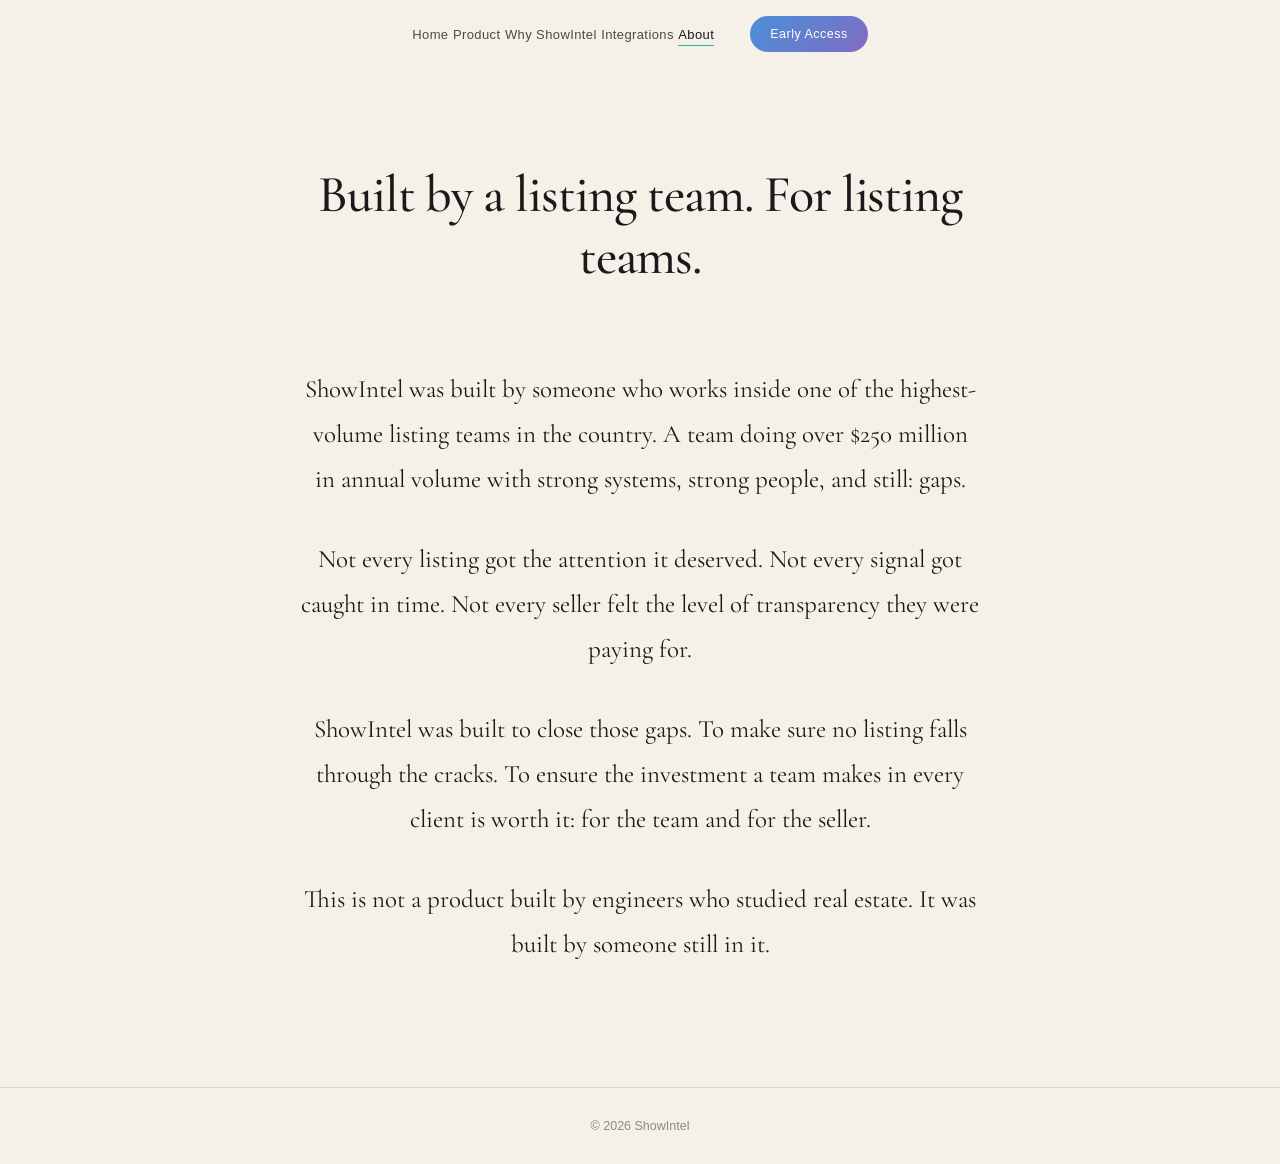
==== about.html @ 7b0249ec "feat: V3 multi-page site — six pages, full content, shared design system Co-Authored-By: Claude Sonn" ====
<!DOCTYPE html>
<html lang="en">
<head>
  <meta charset="utf-8">
  <meta name="viewport" content="width=device-width, initial-scale=1">
  <title>ShowIntel — About</title>
  <link rel="preconnect" href="https://fonts.googleapis.com">
  <link rel="preconnect" href="https://fonts.gstatic.com" crossorigin>
  <link href="https://fonts.googleapis.com/css2?family=Cormorant+Garamond:wght@400;500;600&display=swap" rel="stylesheet">
  <link rel="stylesheet" href="styles.css">
</head>
<body>

<nav class="nav">
  <div class="nav-inner">
    <div class="nav-links">
      <a href="index.html" class="nav-link">Home</a>
      <a href="product.html" class="nav-link">Product</a>
      <a href="why.html" class="nav-link">Why ShowIntel</a>
      <a href="integrations.html" class="nav-link">Integrations</a>
      <a href="about.html" class="nav-link active">About</a>
    </div>
    <a href="early-access.html" class="nav-cta">Early Access</a>
    <button class="nav-hamburger" aria-label="Toggle menu" aria-expanded="false">
      <span></span>
    </button>
  </div>
</nav>

<div class="nav-mobile" id="nav-mobile">
  <a href="index.html" class="nav-link">Home</a>
  <a href="product.html" class="nav-link">Product</a>
  <a href="why.html" class="nav-link">Why ShowIntel</a>
  <a href="integrations.html" class="nav-link">Integrations</a>
  <a href="about.html" class="nav-link active">About</a>
  <a href="early-access.html" class="nav-cta">Early Access</a>
</div>

<main>

  <!-- Page Header -->
  <header class="page-header">
    <h1 class="page-h1">Built by a listing team. For listing teams.</h1>
  </header>

  <!-- Statement -->
  <section class="about-body">
    <div class="about-statement">
      <p>ShowIntel was built by someone who works inside one of the highest-volume listing teams in the country. A team doing over $250 million in annual volume with strong systems, strong people, and still: gaps.</p>
      <p>Not every listing got the attention it deserved. Not every signal got caught in time. Not every seller felt the level of transparency they were paying for.</p>
      <p>ShowIntel was built to close those gaps. To make sure no listing falls through the cracks. To ensure the investment a team makes in every client is worth it: for the team and for the seller.</p>
      <p>This is not a product built by engineers who studied real estate. It was built by someone still in it.</p>
    </div>
  </section>

</main>

<footer class="footer">&copy; 2026 ShowIntel</footer>

<script src="main.js"></script>
</body>
</html>
---- styles.css ----
/* ============================================================
   ShowIntel — Shared Design System
   ============================================================ */

/* Reset */
*, *::before, *::after { margin: 0; padding: 0; box-sizing: border-box; }

/* Variables */
:root {
  --bg: #F5F0E8;
  --text: #1A1A1A;
  --body: #4A4A4A;
  --sub: #8A8A8A;
  --accent: #1DB8A4;
  --border: #D8D2C8;
  --gradient: linear-gradient(135deg, #4A90D9, #9B59B6, #E8735A);
  --serif: 'Cormorant Garamond', Georgia, serif;
  --sans: -apple-system, BlinkMacSystemFont, 'Segoe UI', sans-serif;
  --radius: 12px;
}

html { -webkit-font-smoothing: antialiased; -moz-osx-font-smoothing: grayscale; }

body {
  background: var(--bg);
  color: var(--text);
  font-family: var(--sans);
  line-height: 1.6;
  font-size: 16px;
}

a { color: inherit; text-decoration: none; }
img { max-width: 100%; display: block; }
ul { list-style: none; }

/* ── Keyframes ─────────────────────────────────────── */
@keyframes gradientWave {
  0%   { background-position: 0% 50%; }
  25%  { background-position: 50% 100%; }
  50%  { background-position: 100% 50%; }
  75%  { background-position: 50% 0%; }
  100% { background-position: 0% 50%; }
}
@keyframes fadeUp {
  from { opacity: 0; transform: translateY(12px); }
  to   { opacity: 1; transform: translateY(0); }
}

/* ── Navigation ─────────────────────────────────────── */
.nav {
  position: sticky;
  top: 0;
  z-index: 100;
  background: var(--bg);
}

.nav-inner {
  max-width: 1100px;
  margin: 0 auto;
  padding: 0 32px;
  height: 68px;
  display: flex;
  align-items: center;
  justify-content: center;
  gap: 36px;
}

.nav-link {
  font-size: 13px;
  font-weight: 500;
  letter-spacing: 0.03em;
  color: var(--body);
  padding-bottom: 3px;
  border-bottom: 1.5px solid transparent;
  transition: color 0.18s, border-color 0.18s;
  white-space: nowrap;
}

.nav-link:hover { color: var(--text); }

.nav-link.active {
  color: var(--text);
  border-bottom-color: var(--accent);
}

.nav-cta {
  font-size: 12.5px;
  font-weight: 500;
  letter-spacing: 0.04em;
  padding: 8px 20px;
  border-radius: 999px;
  background-image: var(--gradient);
  background-size: 300% 300%;
  animation: gradientWave 11s ease-in-out infinite alternate;
  color: #fff;
  white-space: nowrap;
  transition: opacity 0.18s, transform 0.18s;
}

.nav-cta:hover { opacity: 0.88; transform: translateY(-1px); }

/* Mobile hamburger */
.nav-hamburger {
  display: none;
  background: none;
  border: none;
  cursor: pointer;
  padding: 8px;
  align-items: center;
  justify-content: center;
  margin-left: auto;
}

.nav-hamburger span {
  display: block;
  position: relative;
  width: 22px;
  height: 1.5px;
  background: var(--text);
  border-radius: 2px;
  transition: background 0.2s;
}

.nav-hamburger span::before,
.nav-hamburger span::after {
  content: '';
  position: absolute;
  left: 0;
  width: 22px;
  height: 1.5px;
  background: var(--text);
  border-radius: 2px;
  transition: transform 0.22s ease, opacity 0.22s ease;
}

.nav-hamburger span::before { top: -6px; }
.nav-hamburger span::after  { top: 6px; }

.nav-hamburger.open span            { background: transparent; }
.nav-hamburger.open span::before    { transform: rotate(45deg) translate(4px, 4px); }
.nav-hamburger.open span::after     { transform: rotate(-45deg) translate(4px, -4px); }

/* Mobile menu */
.nav-mobile {
  display: none;
  position: fixed;
  top: 68px;
  left: 0;
  right: 0;
  bottom: 0;
  background: var(--bg);
  z-index: 99;
  flex-direction: column;
  align-items: center;
  justify-content: center;
  gap: 28px;
}

.nav-mobile.open { display: flex; }

.nav-mobile .nav-link {
  font-size: 22px;
  font-weight: 400;
  letter-spacing: -0.01em;
  border-bottom: none;
  color: var(--text);
}

.nav-mobile .nav-link.active { color: var(--accent); }

.nav-mobile .nav-cta {
  font-size: 14px;
  padding: 13px 40px;
  margin-top: 8px;
}

/* ── Wordmark ─────────────────────────────────────────── */
.wordmark {
  font-family: var(--serif);
  font-weight: 500;
  font-size: clamp(72px, 15vw, 180px);
  line-height: 0.92;
  letter-spacing: -0.04em;
  background-image: var(--gradient);
  background-size: 300% 300%;
  -webkit-background-clip: text;
  background-clip: text;
  -webkit-text-fill-color: transparent;
  color: transparent;
  animation: gradientWave 11s ease-in-out infinite alternate;
  display: block;
  text-align: center;
}

/* ── Gradient text (for page headlines) ──────────────── */
.gradient-text {
  background-image: var(--gradient);
  background-size: 300% 300%;
  -webkit-background-clip: text;
  background-clip: text;
  -webkit-text-fill-color: transparent;
  color: transparent;
  animation: gradientWave 11s ease-in-out infinite alternate;
}

/* ── Section Label ────────────────────────────────────── */
.label {
  display: block;
  font-size: 10.5px;
  font-weight: 600;
  letter-spacing: 0.22em;
  text-transform: uppercase;
  color: var(--accent);
  margin-bottom: 14px;
}

/* ── Gradient Button ──────────────────────────────────── */
.btn {
  display: inline-block;
  padding: 15px 40px;
  border-radius: 999px;
  background-image: var(--gradient);
  background-size: 300% 300%;
  animation: gradientWave 11s ease-in-out infinite alternate;
  color: #fff;
  font-size: 14px;
  font-weight: 500;
  letter-spacing: 0.03em;
  cursor: pointer;
  border: none;
  font-family: var(--sans);
  transition: opacity 0.18s, transform 0.18s;
}

.btn:hover  { opacity: 0.9; transform: translateY(-1px); }
.btn:active { transform: translateY(0); }

/* ── Hero ─────────────────────────────────────────────── */
.hero {
  padding: 100px 32px 72px;
  text-align: center;
}

.hero-kicker {
  font-size: 10.5px;
  font-weight: 600;
  letter-spacing: 0.22em;
  text-transform: uppercase;
  color: var(--sub);
  display: block;
  margin-top: 24px;
  margin-bottom: 36px;
}

.hero-headline {
  font-family: var(--serif);
  font-weight: 500;
  font-size: clamp(26px, 4.5vw, 52px);
  letter-spacing: -0.02em;
  line-height: 1.2;
  color: var(--text);
  max-width: 600px;
  margin: 0 auto 22px;
}

.hero-pain {
  font-size: 17px;
  line-height: 1.75;
  color: var(--body);
  max-width: 460px;
  margin: 0 auto 48px;
}

/* ── Chat Window ──────────────────────────────────────── */
.chat-section {
  padding: 0 32px 120px;
}

.chat-window {
  max-width: 820px;
  margin: 0 auto;
  background: #fff;
  border: 1px solid var(--border);
  border-radius: 16px;
  overflow: hidden;
  box-shadow: 0 2px 24px rgba(26, 26, 26, 0.06);
}

.chat-query-row {
  padding: 28px 32px 24px;
  border-bottom: 1px solid var(--border);
  display: flex;
  justify-content: flex-end;
}

.chat-bubble {
  background: var(--bg);
  border: 1px solid var(--border);
  border-radius: 14px 14px 2px 14px;
  padding: 13px 18px;
  font-size: 14px;
  color: var(--body);
  max-width: 72%;
  line-height: 1.55;
}

.chat-response {
  padding: 32px 36px 36px;
}

.chat-headline {
  font-family: var(--serif);
  font-size: 22px;
  font-weight: 500;
  color: var(--text);
  line-height: 1.3;
  letter-spacing: -0.01em;
  margin-bottom: 22px;
}

.chat-list {
  margin-bottom: 24px;
}

.chat-list li {
  display: flex;
  gap: 12px;
  align-items: flex-start;
  font-size: 14.5px;
  color: var(--body);
  line-height: 1.55;
  padding-bottom: 10px;
}

.chat-list li::before {
  content: '';
  flex-shrink: 0;
  width: 5px;
  height: 5px;
  border-radius: 50%;
  background: var(--accent);
  margin-top: 8px;
}

.chat-list strong {
  color: var(--text);
  font-weight: 500;
}

.chat-rec {
  background: rgba(29, 184, 164, 0.07);
  border-left: 2px solid var(--accent);
  border-radius: 0 8px 8px 0;
  padding: 13px 18px;
  font-size: 13.5px;
  color: var(--body);
  line-height: 1.65;
  margin-bottom: 28px;
}

.chat-rec strong { color: var(--text); font-weight: 500; }

.chat-powered {
  padding-top: 16px;
  border-top: 1px solid var(--border);
  font-size: 11px;
  letter-spacing: 0.14em;
  text-transform: uppercase;
  color: var(--sub);
}

/* ── Integration Row (Home) ───────────────────────────── */
.integration-row {
  padding: 0 32px 100px;
  display: flex;
  align-items: center;
  justify-content: center;
  flex-wrap: wrap;
  gap: 48px;
}

.int-item img {
  height: 28px;
  width: auto;
  filter: grayscale(1) opacity(0.4);
}

.int-item-text {
  font-size: 14px;
  font-weight: 500;
  color: #C0BBB4;
  letter-spacing: 0.02em;
}

/* ── Page Header (Interior) ───────────────────────────── */
.page-header {
  padding: 96px 32px 60px;
  text-align: center;
}

.page-h1 {
  font-family: var(--serif);
  font-weight: 500;
  font-size: clamp(26px, 4.5vw, 52px);
  letter-spacing: -0.02em;
  line-height: 1.2;
  color: var(--text);
  max-width: 760px;
  margin: 0 auto 18px;
}

.page-sub {
  font-size: 17px;
  line-height: 1.75;
  color: var(--body);
  max-width: 560px;
  margin: 0 auto;
}

/* ── Feature Cards (Product) ──────────────────────────── */
.feature-section {
  padding: 0 32px 80px;
}

.feature-grid {
  max-width: 960px;
  margin: 0 auto;
  display: grid;
  grid-template-columns: 1fr 1fr;
  gap: 18px;
}

.feature-card {
  padding: 36px;
  border-radius: var(--radius);
  background:
    linear-gradient(var(--bg), var(--bg)) padding-box,
    linear-gradient(135deg, transparent, transparent) border-box;
  border: 1.5px solid var(--border);
  transition: background 0.28s, border-color 0.28s, box-shadow 0.28s;
}

.feature-card:hover {
  background:
    linear-gradient(var(--bg), var(--bg)) padding-box,
    linear-gradient(135deg, #4A90D9, #9B59B6, #E8735A) border-box;
  border-color: transparent;
  box-shadow: 0 4px 28px rgba(74, 144, 217, 0.1);
}

.feature-card.coming-soon {
  opacity: 0.42;
  grid-column: 1 / -1;
  max-width: 460px;
}

.feature-card.coming-soon:hover {
  background:
    linear-gradient(var(--bg), var(--bg)) padding-box,
    linear-gradient(135deg, transparent, transparent) border-box;
  border-color: var(--border);
  box-shadow: none;
}

.card-badge {
  display: inline-block;
  font-size: 9.5px;
  font-weight: 600;
  letter-spacing: 0.16em;
  text-transform: uppercase;
  color: var(--sub);
  border: 1px solid var(--border);
  border-radius: 999px;
  padding: 3px 10px;
  margin-bottom: 14px;
}

.card-title {
  font-family: var(--serif);
  font-size: 22px;
  font-weight: 500;
  color: var(--text);
  letter-spacing: -0.01em;
  margin-bottom: 8px;
}

.card-desc {
  font-size: 14.5px;
  color: var(--body);
  line-height: 1.6;
}

/* ── Pillar Sections (Product) ────────────────────────── */
.pillars {
  padding: 0 32px 100px;
}

.pillar {
  max-width: 680px;
  margin: 0 auto 72px;
  padding-top: 64px;
  border-top: 1px solid var(--border);
}

.pillar:first-child { border-top: none; padding-top: 0; }

.pillar-h {
  font-family: var(--serif);
  font-size: clamp(22px, 3vw, 34px);
  font-weight: 500;
  letter-spacing: -0.02em;
  line-height: 1.25;
  color: var(--text);
  margin-bottom: 18px;
}

.pillar-body {
  font-size: 16px;
  line-height: 1.85;
  color: var(--body);
}

/* ── Why Sections ─────────────────────────────────────── */
.why-sections {
  padding: 0 32px 100px;
}

.why-section {
  max-width: 680px;
  margin: 0 auto 72px;
  padding-top: 64px;
  border-top: 1px solid var(--border);
}

.why-section:first-child { border-top: none; padding-top: 0; }

.why-h {
  font-family: var(--serif);
  font-size: clamp(22px, 3vw, 34px);
  font-weight: 500;
  letter-spacing: -0.02em;
  line-height: 1.25;
  color: var(--text);
  margin-bottom: 18px;
}

.why-body {
  font-size: 16px;
  line-height: 1.85;
  color: var(--body);
}

/* ── Integrations Page ────────────────────────────────── */
.int-list {
  padding: 0 32px 100px;
}

.int-block {
  max-width: 680px;
  margin: 0 auto;
  padding: 56px 0;
  border-top: 1px solid var(--border);
  display: grid;
  grid-template-columns: 80px 1fr;
  gap: 32px;
  align-items: start;
}

.int-block:first-child { border-top: none; }

.int-block-logo {
  display: flex;
  align-items: flex-start;
  padding-top: 6px;
}

.int-block-logo img {
  height: 36px;
  width: auto;
}

.int-logo-text {
  font-size: 15px;
  font-weight: 600;
  color: var(--text);
  line-height: 1.2;
  padding-top: 5px;
}

.int-logo-text.teal { color: var(--accent); }

.int-block-name {
  font-family: var(--serif);
  font-size: 26px;
  font-weight: 500;
  letter-spacing: -0.01em;
  color: var(--text);
  margin-bottom: 10px;
}

.int-block-desc {
  font-size: 15px;
  line-height: 1.75;
  color: var(--body);
}

/* ── About ────────────────────────────────────────────── */
.about-body {
  padding: 0 32px 120px;
}

.about-statement {
  max-width: 680px;
  margin: 0 auto;
  font-family: var(--serif);
  font-size: clamp(19px, 2.2vw, 25px);
  font-weight: 400;
  line-height: 1.8;
  color: var(--text);
  text-align: center;
}

.about-statement p + p { margin-top: 1.4em; }

/* ── Form (Early Access) ──────────────────────────────── */
.form-section {
  padding: 0 32px 120px;
}

.form-wrap {
  max-width: 640px;
  margin: 0 auto;
}

.form-row {
  display: grid;
  grid-template-columns: 1fr 1fr;
  gap: 14px;
  margin-bottom: 14px;
}

.form-email {
  margin-bottom: 16px;
}

.form-input {
  width: 100%;
  height: 52px;
  padding: 0 18px;
  background: #fff;
  border: 1.5px solid var(--border);
  border-radius: 10px;
  font-size: 15px;
  color: var(--text);
  font-family: var(--sans);
  outline: none;
  transition: border-color 0.18s;
}

.form-input::placeholder { color: var(--sub); }
.form-input:focus         { border-color: var(--accent); }
.form-input.err           { border-color: #E8735A; }

.btn-submit {
  width: 100%;
  height: 56px;
  border-radius: 999px;
  background-image: var(--gradient);
  background-size: 300% 300%;
  animation: gradientWave 11s ease-in-out infinite alternate;
  color: #fff;
  font-size: 15px;
  font-weight: 500;
  letter-spacing: 0.04em;
  border: none;
  cursor: pointer;
  font-family: var(--sans);
  transition: opacity 0.18s, transform 0.18s;
}

.btn-submit:hover    { opacity: 0.9; transform: translateY(-1px); }
.btn-submit:active   { transform: translateY(0); }
.btn-submit:disabled { opacity: 0.55; cursor: not-allowed; transform: none; }

.form-success {
  text-align: center;
  padding: 60px 0;
}

.form-success-h {
  font-family: var(--serif);
  font-size: 34px;
  font-weight: 500;
  color: var(--text);
  letter-spacing: -0.01em;
  margin-bottom: 12px;
}

.form-success-sub {
  font-size: 16px;
  color: var(--body);
}

/* ── Footer ───────────────────────────────────────────── */
.footer {
  border-top: 1px solid var(--border);
  padding: 28px 32px;
  text-align: center;
  font-size: 12.5px;
  color: var(--sub);
}

/* ── Responsive ───────────────────────────────────────── */
@media (max-width: 700px) {
  .nav-inner {
    justify-content: space-between;
    padding: 0 24px;
  }
  .nav-links,
  .nav-cta { display: none; }
  .nav-hamburger { display: flex; }

  .hero          { padding: 72px 24px 56px; }
  .chat-section  { padding: 0 24px 80px; }
  .chat-query-row { padding: 20px 24px 18px; }
  .chat-response  { padding: 24px; }
  .chat-bubble    { max-width: 90%; }
  .integration-row { padding: 0 24px 80px; gap: 32px; }

  .page-header { padding: 72px 24px 48px; }
  .feature-section { padding: 0 24px 64px; }
  .feature-grid { grid-template-columns: 1fr; }
  .feature-card.coming-soon { grid-column: 1; max-width: 100%; }

  .pillars     { padding: 0 24px 80px; }
  .pillar      { margin-bottom: 56px; }

  .why-sections  { padding: 0 24px 80px; }
  .why-section   { margin-bottom: 56px; }

  .int-list      { padding: 0 24px 80px; }
  .int-block     { grid-template-columns: 1fr; gap: 16px; }
  .int-block-logo { padding-top: 0; }

  .about-body  { padding: 0 24px 100px; }

  .form-section { padding: 0 24px 100px; }
  .form-row     { grid-template-columns: 1fr; }
  .form-wrap    { max-width: 100%; }

  .footer { padding: 24px; }
}
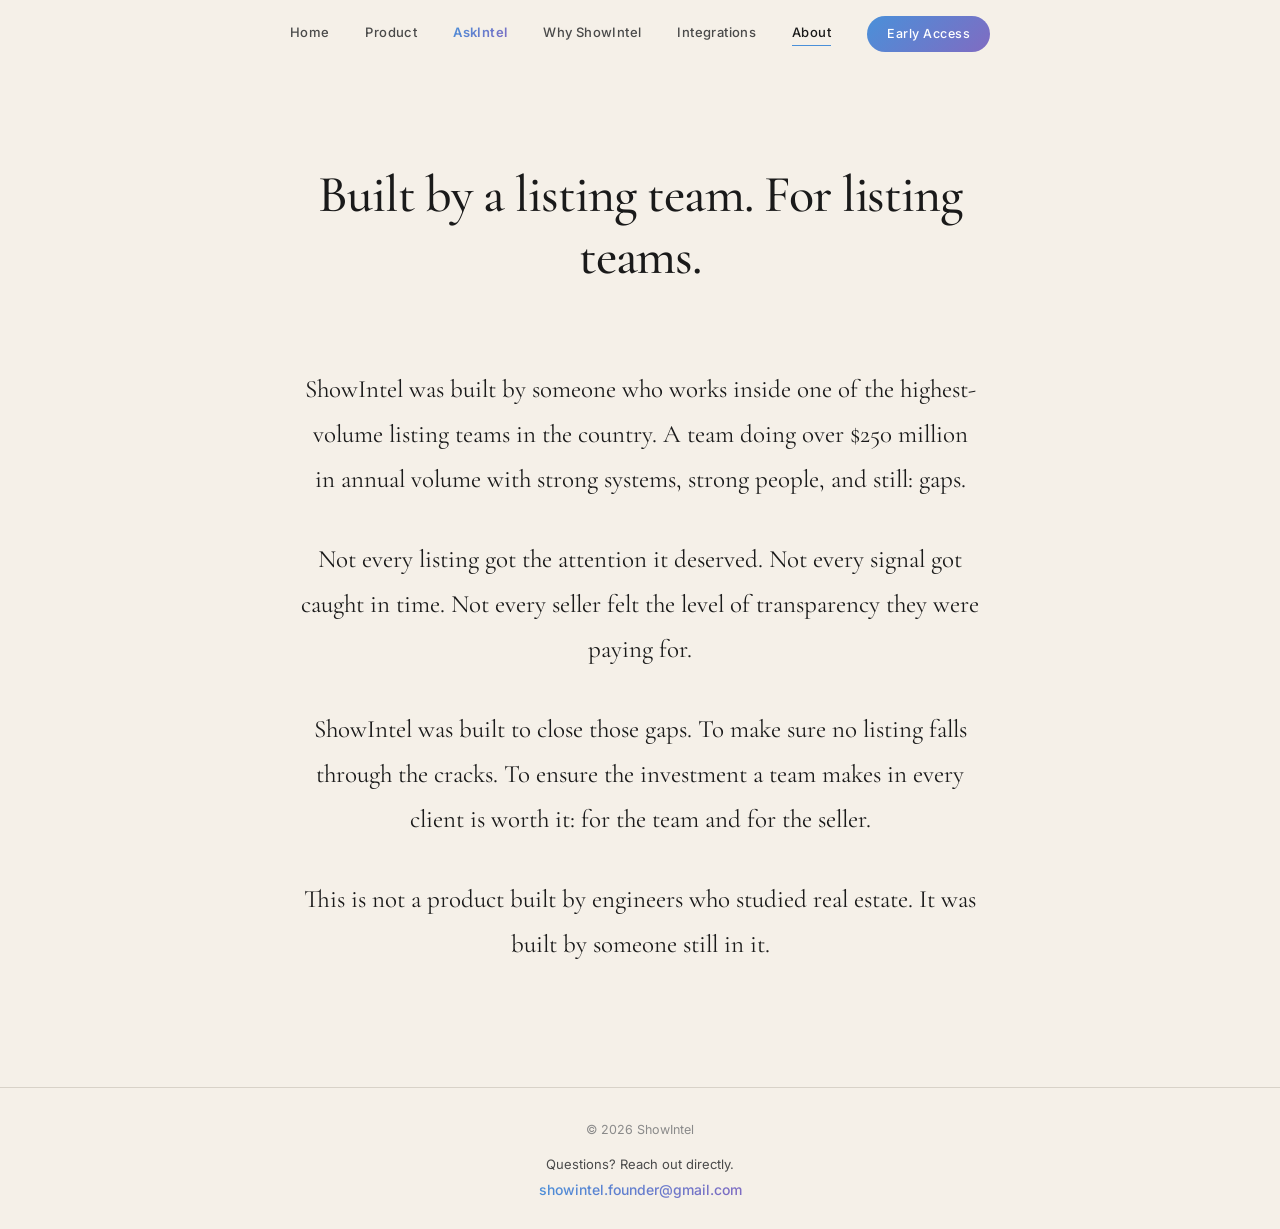
==== commit bb921645: "feat: V5 — AskIntel page, iMessage window redesign, spiderweb integrations diagram, expanded descrip" ====
--- a/about.html
+++ b/about.html
@@ -6,7 +6,7 @@
   <title>ShowIntel — About</title>
   <link rel="preconnect" href="https://fonts.googleapis.com">
   <link rel="preconnect" href="https://fonts.gstatic.com" crossorigin>
-  <link href="https://fonts.googleapis.com/css2?family=Cormorant+Garamond:wght@400;500;600&display=swap" rel="stylesheet">
+  <link href="https://fonts.googleapis.com/css2?family=Cormorant+Garamond:wght@400;500;600&family=Inter:wght@400;500;600&display=swap" rel="stylesheet">
   <link rel="stylesheet" href="styles.css">
 </head>
 <body>
@@ -16,6 +16,7 @@
     <div class="nav-links">
       <a href="index.html" class="nav-link">Home</a>
       <a href="product.html" class="nav-link">Product</a>
+      <a href="askintel.html" class="nav-link nav-link-ai">AskIntel</a>
       <a href="why.html" class="nav-link">Why ShowIntel</a>
       <a href="integrations.html" class="nav-link">Integrations</a>
       <a href="about.html" class="nav-link active">About</a>
@@ -30,6 +31,7 @@
 <div class="nav-mobile" id="nav-mobile">
   <a href="index.html" class="nav-link">Home</a>
   <a href="product.html" class="nav-link">Product</a>
+  <a href="askintel.html" class="nav-link nav-link-ai">AskIntel</a>
   <a href="why.html" class="nav-link">Why ShowIntel</a>
   <a href="integrations.html" class="nav-link">Integrations</a>
   <a href="about.html" class="nav-link active">About</a>
@@ -55,7 +57,13 @@
 
 </main>
 
-<footer class="footer">&copy; 2026 ShowIntel</footer>
+<footer class="footer">
+  <span class="footer-copy">&copy; 2026 ShowIntel</span>
+  <div class="footer-contact">
+    <span class="footer-contact-line">Questions? Reach out directly.</span>
+    <a class="footer-mail" href="mailto:showintel.founder@gmail.com">showintel.founder@gmail.com</a>
+  </div>
+</footer>
 
 <script src="main.js"></script>
 </body>
--- a/styles.css
+++ b/styles.css
@@ -1,5 +1,5 @@
 /* ============================================================
-   ShowIntel — Shared Design System
+   ShowIntel — Shared Design System (V5)
    ============================================================ */
 
 /* Reset */
@@ -8,14 +8,16 @@
 /* Variables */
 :root {
   --bg: #F5F0E8;
+  --bg-deep: #EDE8DF;
   --text: #1A1A1A;
   --body: #4A4A4A;
   --sub: #8A8A8A;
-  --accent: #1DB8A4;
+  --accent: #4A90D9;
   --border: #D8D2C8;
   --gradient: linear-gradient(135deg, #4A90D9, #9B59B6, #E8735A);
+  --gradient-soft: linear-gradient(135deg, rgba(74,144,217,0.12), rgba(155,89,182,0.12), rgba(232,115,90,0.12));
   --serif: 'Cormorant Garamond', Georgia, serif;
-  --sans: -apple-system, BlinkMacSystemFont, 'Segoe UI', sans-serif;
+  --sans: 'Inter', -apple-system, BlinkMacSystemFont, 'Segoe UI', sans-serif;
   --radius: 12px;
 }
 
@@ -41,9 +43,29 @@
   75%  { background-position: 50% 0%; }
   100% { background-position: 0% 50%; }
 }
-@keyframes fadeUp {
-  from { opacity: 0; transform: translateY(12px); }
-  to   { opacity: 1; transform: translateY(0); }
+
+@keyframes pulseCenter {
+  0%, 100% { box-shadow: 0 0 24px rgba(155,89,182,0.22), 0 0 0 0 rgba(155, 89, 182, 0.18); }
+  50%      { box-shadow: 0 0 32px rgba(155,89,182,0.36), 0 0 0 12px rgba(155, 89, 182, 0); }
+}
+
+@keyframes pulseSoft {
+  0%, 100% { box-shadow: 0 0 0 0 rgba(155, 89, 182, 0.18); }
+  50%      { box-shadow: 0 0 0 8px rgba(155, 89, 182, 0); }
+}
+
+@keyframes pulseAi {
+  0%, 100% { box-shadow: 0 0 0 0 rgba(155, 89, 182, 0.32); }
+  50%      { box-shadow: 0 0 0 12px rgba(155, 89, 182, 0); }
+}
+
+@keyframes drawLine {
+  to { stroke-dashoffset: 0; }
+}
+
+@keyframes blinkCaret {
+  0%, 100% { opacity: 1; }
+  50%      { opacity: 0; }
 }
 
 /* ── Navigation ─────────────────────────────────────── */
@@ -55,7 +77,7 @@
 }
 
 .nav-inner {
-  max-width: 1100px;
+  max-width: 1180px;
   margin: 0 auto;
   padding: 0 32px;
   height: 68px;
@@ -65,6 +87,12 @@
   gap: 36px;
 }
 
+.nav-links {
+  display: flex;
+  align-items: center;
+  gap: 36px;
+}
+
 .nav-link {
   font-size: 13px;
   font-weight: 500;
@@ -72,7 +100,7 @@
   color: var(--body);
   padding-bottom: 3px;
   border-bottom: 1.5px solid transparent;
-  transition: color 0.18s, border-color 0.18s;
+  transition: color 0.18s, border-color 0.18s, opacity 0.18s;
   white-space: nowrap;
 }
 
@@ -81,6 +109,24 @@
 .nav-link.active {
   color: var(--text);
   border-bottom-color: var(--accent);
+}
+
+/* AskIntel gradient nav link */
+.nav-link-ai {
+  background-image: var(--gradient);
+  background-size: 300% 300%;
+  -webkit-background-clip: text;
+  background-clip: text;
+  -webkit-text-fill-color: transparent;
+  color: transparent;
+  animation: gradientWave 11s ease-in-out infinite alternate;
+  font-weight: 600;
+}
+
+.nav-link-ai:hover { opacity: 0.82; }
+
+.nav-link-ai.active {
+  border-bottom-color: #9B59B6;
 }
 
 .nav-cta {
@@ -168,6 +214,14 @@
 
 .nav-mobile .nav-link.active { color: var(--accent); }
 
+.nav-mobile .nav-link-ai {
+  background-image: var(--gradient);
+  -webkit-background-clip: text;
+  background-clip: text;
+  -webkit-text-fill-color: transparent;
+  color: transparent;
+}
+
 .nav-mobile .nav-cta {
   font-size: 14px;
   padding: 13px 40px;
@@ -214,6 +268,22 @@
   margin-bottom: 14px;
 }
 
+.label-gradient {
+  display: block;
+  font-size: 11px;
+  font-weight: 600;
+  letter-spacing: 0.22em;
+  text-transform: uppercase;
+  background-image: var(--gradient);
+  background-size: 300% 300%;
+  -webkit-background-clip: text;
+  background-clip: text;
+  -webkit-text-fill-color: transparent;
+  color: transparent;
+  animation: gradientWave 11s ease-in-out infinite alternate;
+  margin-bottom: 14px;
+}
+
 /* ── Gradient Button ──────────────────────────────────── */
 .btn {
   display: inline-block;
@@ -249,6 +319,15 @@
   color: var(--sub);
   display: block;
   margin-top: 24px;
+  margin-bottom: 14px;
+}
+
+.hero-descriptor {
+  font-size: 13px;
+  font-weight: 500;
+  letter-spacing: 0.08em;
+  text-transform: uppercase;
+  color: #6B6B6B;
   margin-bottom: 36px;
 }
 
@@ -271,125 +350,309 @@
   margin: 0 auto 48px;
 }
 
-/* ── Chat Window ──────────────────────────────────────── */
-.chat-section {
-  padding: 0 32px 120px;
-}
-
-.chat-window {
-  max-width: 820px;
+/* ── iMessage-style Chat (V5) ─────────────────────────── */
+.ichat-section {
+  padding: 0 32px 80px;
+}
+
+.ichat-window {
+  position: relative;
+  max-width: 680px;
   margin: 0 auto;
   background: #fff;
-  border: 1px solid var(--border);
-  border-radius: 16px;
+  border-radius: 24px;
+  box-shadow: 0 8px 48px rgba(0,0,0,0.08);
   overflow: hidden;
-  box-shadow: 0 2px 24px rgba(26, 26, 26, 0.06);
-}
-
-.chat-query-row {
-  padding: 28px 32px 24px;
-  border-bottom: 1px solid var(--border);
+  opacity: 0;
+  transform: translateY(40px);
+  transition: opacity 0.8s ease, transform 0.8s ease;
+}
+
+.ichat-window.is-visible {
+  opacity: 1;
+  transform: translateY(0);
+}
+
+.ichat-header {
+  display: flex;
+  align-items: center;
+  gap: 12px;
+  padding: 14px 20px;
+  background: #F5F5F5;
+  border-radius: 24px 24px 0 0;
+}
+
+.ichat-avatar-sm {
+  width: 32px;
+  height: 32px;
+  border-radius: 50%;
+  background-image: var(--gradient);
+  background-size: 200% 200%;
+  animation: gradientWave 11s ease-in-out infinite alternate;
+  color: #fff;
+  font-size: 13px;
+  font-weight: 600;
+  display: flex;
+  align-items: center;
+  justify-content: center;
+  flex-shrink: 0;
+}
+
+.ichat-title {
+  flex: 1;
+  text-align: center;
+  font-size: 14px;
+  font-weight: 500;
+  color: var(--text);
+  margin-left: -32px;
+}
+
+.ichat-powered {
+  font-size: 11px;
+  color: #9B9B9B;
+  white-space: nowrap;
+}
+
+.ichat-body {
+  position: relative;
+  padding: 28px 24px 32px;
+  min-height: 540px;
+}
+
+.ichat-slide {
+  position: absolute;
+  top: 28px;
+  left: 24px;
+  right: 24px;
+  bottom: 32px;
+  opacity: 0;
+  pointer-events: none;
+  transition: opacity 0.4s ease;
+}
+
+.ichat-slide.active {
+  opacity: 1;
+  pointer-events: auto;
+}
+
+.ichat-user-row {
   display: flex;
   justify-content: flex-end;
-}
-
-.chat-bubble {
-  background: var(--bg);
-  border: 1px solid var(--border);
-  border-radius: 14px 14px 2px 14px;
-  padding: 13px 18px;
+  margin-bottom: 18px;
+}
+
+.ichat-user-bubble {
+  background: #1C1C1C;
+  color: #fff;
+  border-radius: 18px 18px 4px 18px;
+  padding: 12px 16px;
+  font-size: 14.5px;
+  max-width: 75%;
+  line-height: 1.5;
+}
+
+.ichat-ai-row {
+  display: flex;
+  align-items: flex-start;
+  gap: 10px;
+}
+
+.ichat-avatar {
+  width: 28px;
+  height: 28px;
+  border-radius: 50%;
+  background-image: var(--gradient);
+  background-size: 200% 200%;
+  animation: gradientWave 11s ease-in-out infinite alternate;
+  color: #fff;
+  font-size: 11px;
+  font-weight: 600;
+  display: flex;
+  align-items: center;
+  justify-content: center;
+  flex-shrink: 0;
+  margin-top: 2px;
+}
+
+.ichat-ai-bubble {
+  background: #fff;
+  border: 1px solid #EBEBEB;
+  border-radius: 18px 18px 18px 4px;
+  padding: 16px 20px;
+  max-width: 85%;
+  color: var(--text);
+}
+
+.ichat-headline {
+  font-family: var(--sans);
+  font-size: 15px;
+  font-weight: 600;
+  color: var(--text);
+  line-height: 1.4;
+  margin-bottom: 10px;
+  min-height: 1.4em;
+}
+
+.ichat-caret {
+  display: inline-block;
+  width: 2px;
+  height: 1em;
+  background: #1C1C1C;
+  margin-left: 2px;
+  vertical-align: text-bottom;
+  animation: blinkCaret 1s steps(1) infinite;
+}
+
+.ichat-bullets {
+  margin-bottom: 12px;
+}
+
+.ichat-bullets li {
+  display: flex;
+  gap: 10px;
+  align-items: flex-start;
   font-size: 14px;
-  color: var(--body);
-  max-width: 72%;
-  line-height: 1.55;
-}
-
-.chat-response {
-  padding: 32px 36px 36px;
-}
-
-.chat-headline {
-  font-family: var(--serif);
-  font-size: 22px;
-  font-weight: 500;
-  color: var(--text);
-  line-height: 1.3;
-  letter-spacing: -0.01em;
-  margin-bottom: 22px;
-}
-
-.chat-list {
-  margin-bottom: 24px;
-}
-
-.chat-list li {
-  display: flex;
-  gap: 12px;
-  align-items: flex-start;
-  font-size: 14.5px;
-  color: var(--body);
-  line-height: 1.55;
-  padding-bottom: 10px;
-}
-
-.chat-list li::before {
+  color: var(--text);
+  line-height: 1.7;
+  padding-bottom: 2px;
+}
+
+.ichat-bullets li::before {
   content: '';
   flex-shrink: 0;
-  width: 5px;
-  height: 5px;
+  width: 6px;
+  height: 6px;
   border-radius: 50%;
-  background: var(--accent);
-  margin-top: 8px;
-}
-
-.chat-list strong {
-  color: var(--text);
-  font-weight: 500;
-}
-
-.chat-rec {
-  background: rgba(29, 184, 164, 0.07);
-  border-left: 2px solid var(--accent);
-  border-radius: 0 8px 8px 0;
-  padding: 13px 18px;
-  font-size: 13.5px;
-  color: var(--body);
-  line-height: 1.65;
+  background-image: var(--gradient);
+  margin-top: 9px;
+}
+
+.ichat-bullets strong {
+  color: var(--text);
+  font-weight: 600;
+}
+
+.ichat-rec {
+  background: #F8F8F8;
+  border-left: 3px solid #4A90D9;
+  border-radius: 8px;
+  padding: 12px 14px;
+  margin-top: 12px;
+}
+
+.ichat-rec-label {
+  display: block;
+  font-size: 12px;
+  font-weight: 600;
+  letter-spacing: 0.04em;
+  background-image: var(--gradient);
+  -webkit-background-clip: text;
+  background-clip: text;
+  -webkit-text-fill-color: transparent;
+  color: transparent;
+  margin-bottom: 4px;
+}
+
+.ichat-rec-body {
+  font-size: 13px;
+  color: #4A4A4A;
+  line-height: 1.6;
+}
+
+.ichat-dots {
+  display: flex;
+  justify-content: center;
+  align-items: center;
+  gap: 8px;
+  margin-top: 18px;
+}
+
+.ichat-dot {
+  width: 6px;
+  height: 6px;
+  border-radius: 50%;
+  background: #D0D0D0;
+  cursor: pointer;
+  transition: background 0.3s, width 0.3s, height 0.3s;
+}
+
+.ichat-dot.active {
+  width: 8px;
+  height: 8px;
+  background-image: var(--gradient);
+}
+
+/* ── Larger ichat for AskIntel page ───────────────────── */
+.ichat-window-lg {
+  max-width: 780px;
+}
+
+.ichat-window-lg .ichat-body {
+  padding: 32px 32px 36px;
+  min-height: 560px;
+}
+
+.ichat-window-lg .ichat-slide {
+  top: 32px;
+  left: 32px;
+  right: 32px;
+  bottom: 36px;
+}
+
+/* ── Starter prompt chips (AskIntel page) ─────────────── */
+.prompt-chips {
+  display: flex;
+  flex-wrap: wrap;
+  justify-content: center;
+  gap: 10px;
   margin-bottom: 28px;
-}
-
-.chat-rec strong { color: var(--text); font-weight: 500; }
-
-.chat-powered {
-  padding-top: 16px;
-  border-top: 1px solid var(--border);
-  font-size: 11px;
-  letter-spacing: 0.14em;
-  text-transform: uppercase;
-  color: var(--sub);
-}
-
-/* ── Integration Row (Home) ───────────────────────────── */
-.integration-row {
+  max-width: 780px;
+  margin-left: auto;
+  margin-right: auto;
+}
+
+.prompt-chip {
+  display: inline-block;
+  padding: 8px 16px;
+  border-radius: 999px;
+  font-size: 13px;
+  font-family: var(--sans);
+  font-weight: 500;
+  background:
+    linear-gradient(var(--bg), var(--bg)) padding-box,
+    linear-gradient(135deg, #4A90D9, #9B59B6, #E8735A) border-box;
+  border: 1px solid transparent;
+}
+
+.prompt-chip span {
+  background-image: var(--gradient);
+  background-size: 300% 300%;
+  -webkit-background-clip: text;
+  background-clip: text;
+  -webkit-text-fill-color: transparent;
+  color: transparent;
+  animation: gradientWave 11s ease-in-out infinite alternate;
+}
+
+/* ── Integration Strip (Home) ─────────────────────────── */
+.int-strip {
   padding: 0 32px 100px;
   display: flex;
   align-items: center;
   justify-content: center;
   flex-wrap: wrap;
-  gap: 48px;
-}
-
-.int-item img {
-  height: 28px;
-  width: auto;
-  filter: grayscale(1) opacity(0.4);
-}
-
-.int-item-text {
-  font-size: 14px;
-  font-weight: 500;
-  color: #C0BBB4;
-  letter-spacing: 0.02em;
+  row-gap: 8px;
+  font-size: 10.5px;
+  font-weight: 600;
+  letter-spacing: 0.18em;
+  text-transform: uppercase;
+  color: var(--body);
+}
+
+.int-sep {
+  color: var(--border);
+  margin: 0 14px;
+  user-select: none;
 }
 
 /* ── Page Header (Interior) ───────────────────────────── */
@@ -448,32 +711,6 @@
   box-shadow: 0 4px 28px rgba(74, 144, 217, 0.1);
 }
 
-.feature-card.coming-soon {
-  opacity: 0.42;
-  grid-column: 1 / -1;
-  max-width: 460px;
-}
-
-.feature-card.coming-soon:hover {
-  background:
-    linear-gradient(var(--bg), var(--bg)) padding-box,
-    linear-gradient(135deg, transparent, transparent) border-box;
-  border-color: var(--border);
-  box-shadow: none;
-}
-
-.card-badge {
-  display: inline-block;
-  font-size: 9.5px;
-  font-weight: 600;
-  letter-spacing: 0.16em;
-  text-transform: uppercase;
-  color: var(--sub);
-  border: 1px solid var(--border);
-  border-radius: 999px;
-  padding: 3px 10px;
-  margin-bottom: 14px;
-}
 
 .card-title {
   font-family: var(--serif);
@@ -550,6 +787,373 @@
   color: var(--body);
 }
 
+/* ── AskIntel Page ────────────────────────────────────── */
+.ai-hero {
+  padding: 120px 32px 40px;
+  text-align: center;
+}
+
+.ai-hero .label-gradient {
+  margin-bottom: 22px;
+}
+
+.ai-hero-h {
+  font-family: var(--serif);
+  font-weight: 500;
+  font-size: clamp(30px, 5.2vw, 60px);
+  letter-spacing: -0.02em;
+  line-height: 1.15;
+  color: var(--text);
+  max-width: 820px;
+  margin: 0 auto 24px;
+}
+
+.ai-hero-sub {
+  font-size: 17px;
+  line-height: 1.75;
+  color: var(--body);
+  max-width: 560px;
+  margin: 0 auto 48px;
+}
+
+.ai-divider-wrap {
+  max-width: 760px;
+  margin: 0 auto 18px;
+  padding: 0 8px;
+}
+
+.ai-divider {
+  display: block;
+  height: 1px;
+  width: 100%;
+  background-image: var(--gradient);
+  background-size: 200% 200%;
+  animation: gradientWave 11s ease-in-out infinite alternate;
+  transform: scaleX(0);
+  transform-origin: center;
+  transition: transform 1.1s cubic-bezier(0.22, 0.61, 0.36, 1);
+}
+
+.ai-divider.is-visible { transform: scaleX(1); }
+
+.ai-powered {
+  text-align: center;
+  font-size: 13px;
+  color: #9B9B9B;
+  margin-bottom: 64px;
+}
+
+.ai-powered strong {
+  color: #6B6B6B;
+  font-weight: 500;
+}
+
+.ai-demo-section {
+  padding: 16px 32px 100px;
+}
+
+.ai-section {
+  padding: 80px 32px;
+}
+
+.ai-section-cream {
+  background: var(--bg-deep);
+}
+
+.ai-section-inner {
+  max-width: 980px;
+  margin: 0 auto;
+  text-align: center;
+}
+
+.ai-section-h {
+  font-family: var(--serif);
+  font-weight: 500;
+  font-size: clamp(24px, 3.6vw, 40px);
+  letter-spacing: -0.02em;
+  line-height: 1.25;
+  color: var(--text);
+  margin-bottom: 24px;
+  max-width: 820px;
+  margin-left: auto;
+  margin-right: auto;
+}
+
+.ai-section-body {
+  font-size: 16px;
+  line-height: 1.85;
+  color: var(--body);
+  max-width: 680px;
+  margin: 0 auto 24px;
+  text-align: left;
+}
+
+.ai-section-body p + p { margin-top: 18px; }
+
+.ai-grid {
+  display: grid;
+  grid-template-columns: repeat(3, 1fr);
+  gap: 32px;
+  max-width: 980px;
+  margin: 56px auto 0;
+  text-align: left;
+}
+
+.ai-grid-col {
+  opacity: 0;
+  transform: translateY(24px);
+  transition: opacity 0.7s ease, transform 0.7s ease;
+}
+
+.ai-grid-col:nth-child(2) { transition-delay: 0.15s; }
+.ai-grid-col:nth-child(3) { transition-delay: 0.3s; }
+
+.ai-grid-col.is-visible {
+  opacity: 1;
+  transform: translateY(0);
+}
+
+.ai-grid-col-label {
+  font-size: 11px;
+  font-weight: 600;
+  letter-spacing: 0.22em;
+  text-transform: uppercase;
+  background-image: var(--gradient);
+  background-size: 300% 300%;
+  -webkit-background-clip: text;
+  background-clip: text;
+  -webkit-text-fill-color: transparent;
+  color: transparent;
+  animation: gradientWave 11s ease-in-out infinite alternate;
+  margin-bottom: 14px;
+  display: block;
+}
+
+.ai-grid-col ul li {
+  font-size: 14.5px;
+  color: var(--body);
+  line-height: 1.6;
+  padding: 10px 0;
+  border-top: 1px solid var(--border);
+}
+
+.ai-grid-col ul li:first-child { border-top: none; padding-top: 4px; }
+
+.ai-pullquote {
+  font-family: var(--serif);
+  font-style: italic;
+  font-size: clamp(22px, 3vw, 34px);
+  font-weight: 400;
+  letter-spacing: -0.01em;
+  line-height: 1.4;
+  color: var(--text);
+  max-width: 760px;
+  margin: 56px auto 0;
+  padding: 0 16px;
+  text-align: center;
+  opacity: 0;
+  transform: scale(0.97);
+  transition: opacity 0.8s ease, transform 0.8s ease;
+}
+
+.ai-pullquote.is-visible {
+  opacity: 1;
+  transform: scale(1);
+}
+
+.ai-not-statement {
+  max-width: 680px;
+  margin: 0 auto;
+  font-size: 17px;
+  line-height: 1.85;
+  color: var(--body);
+  text-align: center;
+}
+
+.ai-not-statement p + p {
+  margin-top: 18px;
+  font-family: var(--serif);
+  font-style: italic;
+  color: var(--text);
+  font-size: 19px;
+}
+
+.ai-cta {
+  text-align: center;
+}
+
+.ai-cta-h {
+  font-family: var(--serif);
+  font-weight: 500;
+  font-size: clamp(24px, 3.4vw, 36px);
+  letter-spacing: -0.02em;
+  line-height: 1.25;
+  color: var(--text);
+  margin-bottom: 14px;
+}
+
+.ai-cta-sub {
+  font-size: 16px;
+  line-height: 1.7;
+  color: var(--body);
+  margin-bottom: 32px;
+}
+
+/* ── Spiderweb Diagram (Integrations) ─────────────────── */
+.diagram-section {
+  padding: 32px 32px 40px;
+}
+
+.diagram-wrap {
+  position: relative;
+  width: 100%;
+  max-width: 720px;
+  height: 520px;
+  margin: 0 auto;
+}
+
+.diagram-svg {
+  position: absolute;
+  inset: 0;
+  width: 100%;
+  height: 100%;
+  pointer-events: none;
+}
+
+.diagram-line {
+  stroke: url(#diagramGradient);
+  stroke-width: 1.5;
+  fill: none;
+  opacity: 0.4;
+  stroke-dasharray: 1;
+  stroke-dashoffset: 1;
+  animation: drawLine 0.6s ease forwards;
+}
+
+.diagram-node {
+  position: absolute;
+  display: flex;
+  flex-direction: column;
+  align-items: center;
+  justify-content: center;
+  border-radius: 50%;
+  background: #fff;
+  text-align: center;
+  cursor: pointer;
+  transition: transform 0.25s ease, box-shadow 0.25s ease;
+  z-index: 2;
+}
+
+.diagram-node-outer {
+  width: 84px;
+  height: 84px;
+  transform: translate(-50%, -50%);
+  background:
+    linear-gradient(#fff, #fff) padding-box,
+    linear-gradient(135deg, #4A90D9, #9B59B6, #E8735A) border-box;
+  border: 2px solid transparent;
+  font-size: 11px;
+  font-weight: 500;
+  color: var(--text);
+  line-height: 1.2;
+  padding: 8px;
+  animation: pulseSoft 4s ease-in-out infinite;
+}
+
+.diagram-node-outer:hover {
+  transform: translate(-50%, -50%) scale(1.15);
+  box-shadow: 0 6px 22px rgba(74,144,217,0.15);
+  z-index: 5;
+}
+
+.diagram-node-center {
+  width: 96px;
+  height: 96px;
+  transform: translate(-50%, -50%);
+  background:
+    radial-gradient(circle at 30% 30%, #6BA8E5, #9B59B6 55%, #E8735A 100%);
+  color: #fff;
+  font-size: 13px;
+  font-weight: 600;
+  animation: pulseCenter 3s ease-in-out infinite;
+  z-index: 3;
+}
+
+.diagram-node-ai {
+  background:
+    linear-gradient(135deg, #4A90D9, #9B59B6, #E8735A) border-box;
+  border: none;
+  color: #fff;
+  animation: pulseAi 2.5s ease-in-out infinite;
+}
+
+.diagram-node-ai .diagram-node-sub {
+  color: rgba(255,255,255,0.78);
+}
+
+.diagram-node-ai:hover {
+  transform: translate(-50%, -50%) scale(1.15);
+  box-shadow: 0 8px 28px rgba(155,89,182,0.32);
+}
+
+.diagram-node-name {
+  font-size: 11px;
+  font-weight: 500;
+  line-height: 1.15;
+}
+
+.diagram-node-sub {
+  font-size: 9px;
+  color: #9B9B9B;
+  margin-top: 2px;
+  letter-spacing: 0.05em;
+}
+
+.diagram-tooltip {
+  position: absolute;
+  background: #fff;
+  border-radius: 10px;
+  box-shadow: 0 6px 28px rgba(0,0,0,0.12);
+  padding: 12px 14px;
+  font-size: 12px;
+  line-height: 1.55;
+  color: var(--body);
+  max-width: 220px;
+  text-align: center;
+  pointer-events: none;
+  opacity: 0;
+  transform: translate(-50%, 8px);
+  transition: opacity 0.2s ease, transform 0.2s ease;
+  z-index: 10;
+  white-space: normal;
+}
+
+.diagram-tooltip.show {
+  opacity: 1;
+  transform: translate(-50%, 0);
+}
+
+.diagram-mobile {
+  display: none;
+  max-width: 520px;
+  margin: 0 auto;
+  padding: 24px 8px;
+}
+
+.diagram-mobile .int-block {
+  max-width: 100%;
+}
+
+.diagram-footnote {
+  max-width: 620px;
+  margin: 24px auto 0;
+  text-align: center;
+  font-size: 14.5px;
+  color: var(--body);
+  line-height: 1.7;
+  padding: 0 16px;
+}
+
 /* ── Integrations Page ────────────────────────────────── */
 .int-list {
   padding: 0 32px 100px;
@@ -558,49 +1162,24 @@
 .int-block {
   max-width: 680px;
   margin: 0 auto;
-  padding: 56px 0;
+  padding: 32px 0;
   border-top: 1px solid var(--border);
-  display: grid;
-  grid-template-columns: 80px 1fr;
-  gap: 32px;
-  align-items: start;
 }
 
 .int-block:first-child { border-top: none; }
-
-.int-block-logo {
-  display: flex;
-  align-items: flex-start;
-  padding-top: 6px;
-}
-
-.int-block-logo img {
-  height: 36px;
-  width: auto;
-}
-
-.int-logo-text {
-  font-size: 15px;
-  font-weight: 600;
-  color: var(--text);
-  line-height: 1.2;
-  padding-top: 5px;
-}
-
-.int-logo-text.teal { color: var(--accent); }
 
 .int-block-name {
   font-family: var(--serif);
-  font-size: 26px;
+  font-size: 24px;
   font-weight: 500;
   letter-spacing: -0.01em;
   color: var(--text);
-  margin-bottom: 10px;
+  margin-bottom: 8px;
 }
 
 .int-block-desc {
   font-size: 15px;
-  line-height: 1.75;
+  line-height: 1.7;
   color: var(--body);
 }
 
@@ -704,13 +1283,60 @@
 /* ── Footer ───────────────────────────────────────────── */
 .footer {
   border-top: 1px solid var(--border);
-  padding: 28px 32px;
+  padding: 32px 32px 28px;
   text-align: center;
   font-size: 12.5px;
   color: var(--sub);
 }
 
+.footer-copy { display: block; }
+
+.footer-contact {
+  margin-top: 14px;
+  font-size: 13px;
+  color: var(--body);
+}
+
+.footer-contact-line { display: block; margin-bottom: 4px; }
+
+.footer-mail {
+  font-size: 14px;
+  background-image: var(--gradient);
+  background-size: 300% 300%;
+  -webkit-background-clip: text;
+  background-clip: text;
+  -webkit-text-fill-color: transparent;
+  color: transparent;
+  animation: gradientWave 11s ease-in-out infinite alternate;
+  font-weight: 500;
+  transition: opacity 0.18s;
+}
+
+.footer-mail:hover { opacity: 0.82; }
+
+/* ── Scroll fade-up utility ───────────────────────────── */
+.fade-up {
+  opacity: 0;
+  transform: translateY(28px);
+  transition: opacity 0.8s ease, transform 0.8s ease;
+}
+
+.fade-up.is-visible {
+  opacity: 1;
+  transform: translateY(0);
+}
+
 /* ── Responsive ───────────────────────────────────────── */
+@media (max-width: 900px) {
+  .nav-links { gap: 24px; }
+  .ai-grid { grid-template-columns: 1fr; gap: 40px; }
+}
+
+@media (max-width: 768px) {
+  .diagram-wrap { display: none; }
+  .diagram-mobile { display: block; }
+}
+
 @media (max-width: 700px) {
   .nav-inner {
     justify-content: space-between;
@@ -721,16 +1347,16 @@
   .nav-hamburger { display: flex; }
 
   .hero          { padding: 72px 24px 56px; }
-  .chat-section  { padding: 0 24px 80px; }
-  .chat-query-row { padding: 20px 24px 18px; }
-  .chat-response  { padding: 24px; }
-  .chat-bubble    { max-width: 90%; }
-  .integration-row { padding: 0 24px 80px; gap: 32px; }
+  .ichat-section { padding: 0 16px 64px; }
+  .ichat-body    { padding: 22px 18px 26px; min-height: 520px; }
+  .ichat-slide   { top: 22px; left: 18px; right: 18px; bottom: 26px; }
+  .ichat-user-bubble { max-width: 90%; }
+  .ichat-ai-bubble   { max-width: 92%; padding: 14px 16px; }
+  .int-strip     { padding: 0 24px 80px; }
 
   .page-header { padding: 72px 24px 48px; }
   .feature-section { padding: 0 24px 64px; }
   .feature-grid { grid-template-columns: 1fr; }
-  .feature-card.coming-soon { grid-column: 1; max-width: 100%; }
 
   .pillars     { padding: 0 24px 80px; }
   .pillar      { margin-bottom: 56px; }
@@ -739,8 +1365,6 @@
   .why-section   { margin-bottom: 56px; }
 
   .int-list      { padding: 0 24px 80px; }
-  .int-block     { grid-template-columns: 1fr; gap: 16px; }
-  .int-block-logo { padding-top: 0; }
 
   .about-body  { padding: 0 24px 100px; }
 
@@ -748,5 +1372,10 @@
   .form-row     { grid-template-columns: 1fr; }
   .form-wrap    { max-width: 100%; }
 
+  .ai-hero        { padding: 80px 24px 32px; }
+  .ai-demo-section { padding: 8px 16px 64px; }
+  .ai-section     { padding: 64px 24px; }
+  .prompt-chips   { padding: 0 8px; }
+
   .footer { padding: 24px; }
 }
